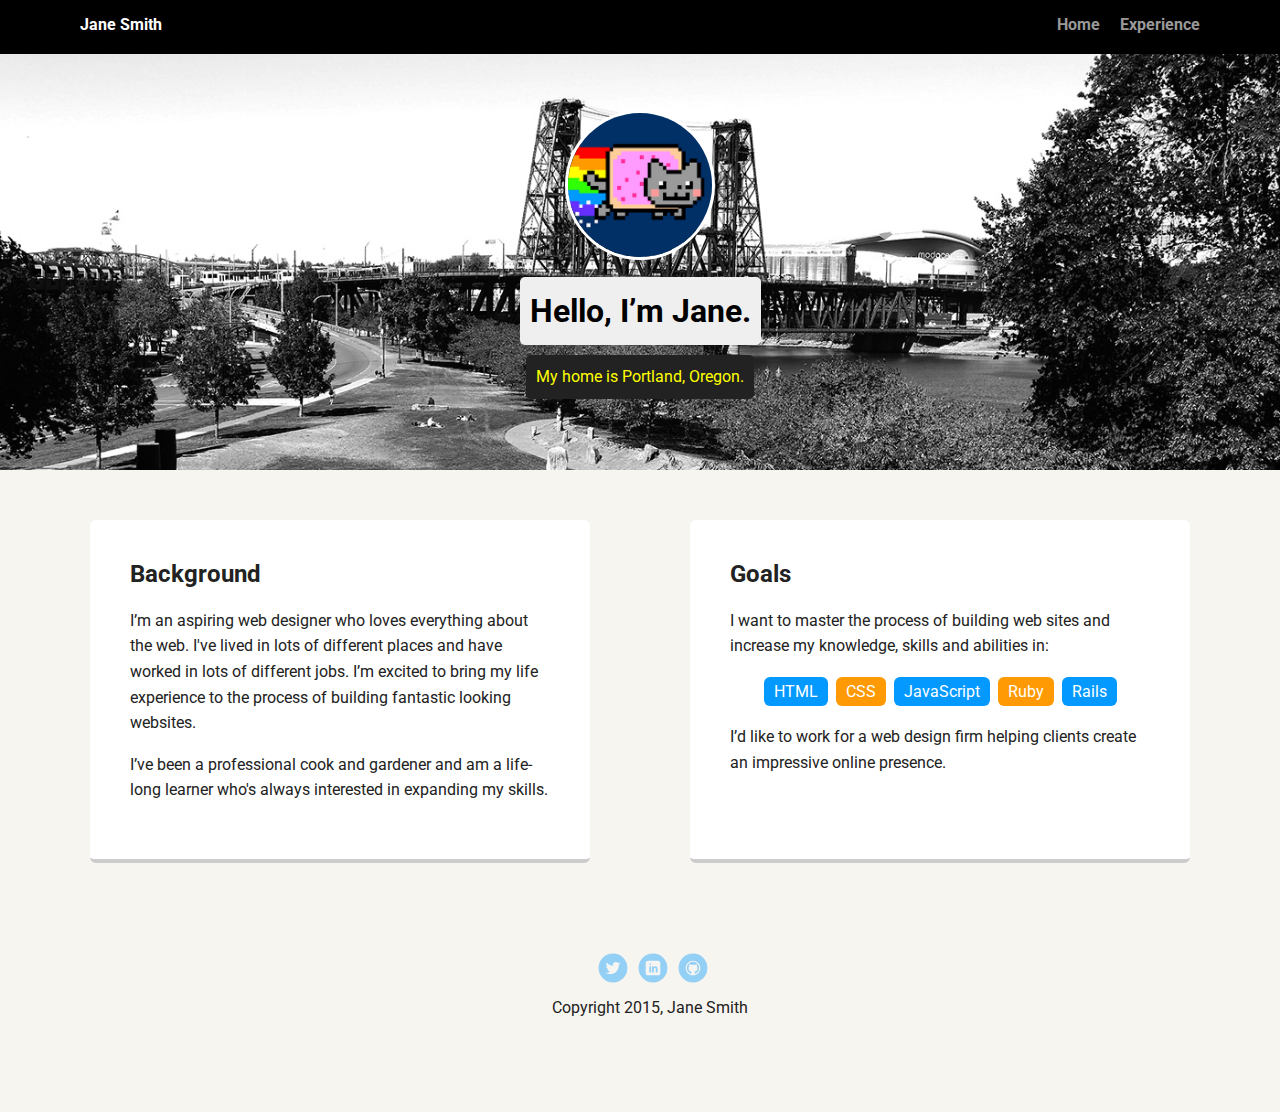
==== index.html @ 2f928d64 "Repository creation" ====
<!doctype html>
<html lang="en">
<head>
  <meta charset="utf-8">
  <title>Jane Smith's Profile</title>
  <meta name="viewport" content="width=device-width, initial-scale=1.0">
  <link rel="stylesheet" href="styles.css">
  <link href="https://fonts.googleapis.com/css?family=Muli%7CRoboto:400,300,500,700,900" rel="stylesheet"></head>
  <body>

    <div class="main-nav">
        <ul class="nav">
          <li class="name">Jane Smith</li>
          <li><a href="#">Home</a></li>
          <li><a href="#">Experience</a></li>
        </ul>
    </div>

    <header>
      <img src="images/me.png" alt="Drawing of Jane Smith" class="profile-image">
      <h1 class="tag name">Hello, I’m Jane.</h1>
      <p class="tag location">My home is Portland, Oregon.</p>
    </header>

    <main class="flex">
      <div class="card">
        <h2>Background</h2>
        <p>I’m an aspiring web designer who loves everything about the web. I've lived in lots of different places and have worked in lots of different jobs. I’m excited to bring my life experience to the process of building fantastic looking websites.</p>
        <p>I’ve been a professional cook and gardener and am a life-long learner who's always interested in expanding my skills.</p>
      </div> 

      <div class="card">
        <h2>Goals</h2>
        <p>I want to master the process of building web sites and increase my knowledge, skills and abilities in:</p>
        <ul class="skills">
          <li>HTML</li>
          <li>CSS</li>
          <li>JavaScript</li>
          <li>Ruby</li>
          <li>Rails</li>
        </ul>
        <p>I’d like to work for a web design firm helping clients create an impressive online presence.</p>
      </div> 

    </main>
    <footer>
      <ul>
        <li><a href="#" class="social twitter">Twitter</a></li>
        <li><a href="#" class="social linkedin">LinkedIn</a></li>
        <li><a href="#" class="social github">Github</a></li>
      </ul>
      <p class="copyright">Copyright 2015, Jane Smith</p>
    </footer>
  </body>
  </html>
---- styles.css ----
/* Global Layout Set-up */
* { 
  box-sizing: border-box;
}
  
body {
  margin: 0;
  padding: 0;
  text-align: center;
  font-family: 'Roboto', sans-serif;
  color: #222;
  background: #f7f5f0;
}
/* Link Styles */

a {
  text-decoration: none;
  color: #999;
}
a:hover {
  color: #6633ff;
}

/* Section Styles */

.main-nav {
  width: 100%;
  background: black;
  min-height: 30px;
  padding: 10px;
  position: fixed;
  text-align: center;
}
.nav {
  display: flex;
  justify-content: space-around;
  font-weight: 700;
  list-style-type: none;
  margin: 0 auto;
  padding: 0;
}

.nav .name {
    display: block;
    margin-right: auto;
    color: white;
}
.nav li {
  padding: 5px 10px 10px 10px;
}
.nav a {
  transition: all .5s;
}
.nav a:hover {
  color: white
}

header {
  text-align: center;
  background: url('images/portland.jpg') no-repeat top center ;
  background-size: cover;
  overflow: hidden;
  padding-top: 60px;
}
header {
  line-height: 1.5;
}
header .profile-image {
  margin-top: 50px;
  width: 150px;
  height: 150px;
  border-radius: 50%;
  border: 3px solid white;
  transition: all .5s;
}
header .profile-image:hover {
  transform: scale(1.2) rotate(5deg);
}
.tag {
  background-color: #efefef;
  color: black;
  padding: 10px;
  border-radius: 5px;
  display: table;
  margin: 10px auto;
} 
.location {
  background-color: #222;
  color: yellow;
}
.card {
  margin: 30px;
  padding: 20px 40px 40px;
  max-width: 500px;
  text-align: left;
  background: #fff;
  border-bottom: 4px solid #ccc;
  border-radius: 6px;
  transition: all .5s;
}
.card:hover {
  border-color: #ff99ff;
}

ul.skills {
  padding: 0;
  text-align: center;
}

.skills li {
  border-radius: 6px;
  display: inline-block;
  background: #ff9904;
  color: white;
  padding: 5px 10px;
  margin: 2px;
}

.skills li:nth-child(odd) {
  background: #0399ff;
}

footer {
  width: 100%;
  min-height: 30px;
  padding: 20px 0 40px 20px;
}

footer .copyright {
  top: -8px;
  font-size: .75em;
}

footer ul {
  list-style-type: none;
  margin: 0;
  padding: 0;
}

footer ul li {
  display: inline-block;
}

a.social {
  display: inline-block;
  text-indent: -9999px;
  margin-left: 5px;
  width: 30px;
  height: 30px;
  background-size: 30px 30px;
  opacity: .4;
  transition: all .5s;
}
a.twitter {
  background-image: url(images/twitter.svg);
}
a.linkedin {
  background-image: url(images/linkedin.svg);
}
a.github {
  background-image: url(images/github.svg);
}
a.social:hover {
  opacity: 1;
}
.clearfix {
  clear: both;
}

/* Styles for larger screens */
@media screen and (min-width: 720px) {
  
  .flex {
      display: -ms-flexbox;      /* TWEENER - IE 10 */
      display: flex; 
      max-width: 1200px;
      -ms-flex-pack: distribute;
      justify-content: space-around;
      margin: 0 auto;
  }

  header {
    min-height: 470px;
  }

  .nav {
    max-width: 1200px;
    padding: 0 30px;
  }


  main {
    padding-top: 20px;
  }

  main p {
    line-height: 1.6em;
  }

  footer {
    font-size: 1.3em;
    max-width: 1200px;
    margin: 40px auto;
  }

}
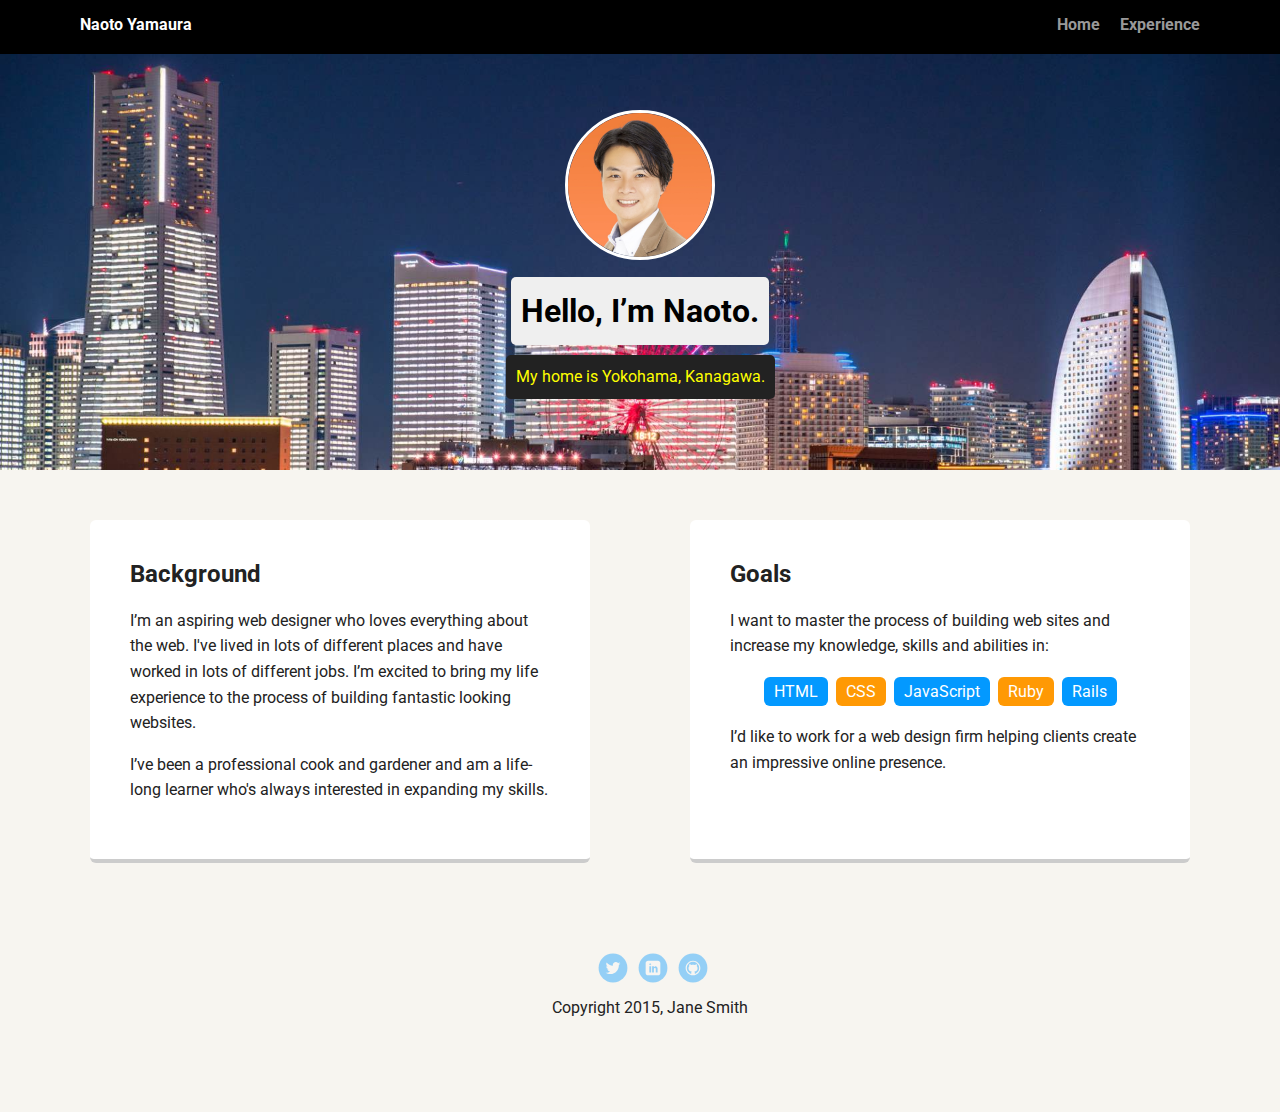
==== commit 43456e2c: "1st step" ====
--- a/index.html
+++ b/index.html
@@ -10,16 +10,16 @@
 
     <div class="main-nav">
         <ul class="nav">
-          <li class="name">Jane Smith</li>
+          <li class="name">Naoto Yamaura</li>
           <li><a href="#">Home</a></li>
           <li><a href="#">Experience</a></li>
         </ul>
     </div>
 
     <header>
-      <img src="images/me.png" alt="Drawing of Jane Smith" class="profile-image">
-      <h1 class="tag name">Hello, I’m Jane.</h1>
-      <p class="tag location">My home is Portland, Oregon.</p>
+      <img src="images/me.jpg" alt="Drawing of Jane Smith" class="profile-image">
+      <h1 class="tag name">Hello, I’m Naoto.</h1>
+      <p class="tag location">My home is Yokohama, Kanagawa.</p>
     </header>
 
     <main class="flex">
--- a/styles.css
+++ b/styles.css
@@ -57,7 +57,7 @@
 
 header {
   text-align: center;
-  background: url('images/portland.jpg') no-repeat top center ;
+  background: url('images/yokohama.jpg') no-repeat top center ;
   background-size: cover;
   overflow: hidden;
   padding-top: 60px;
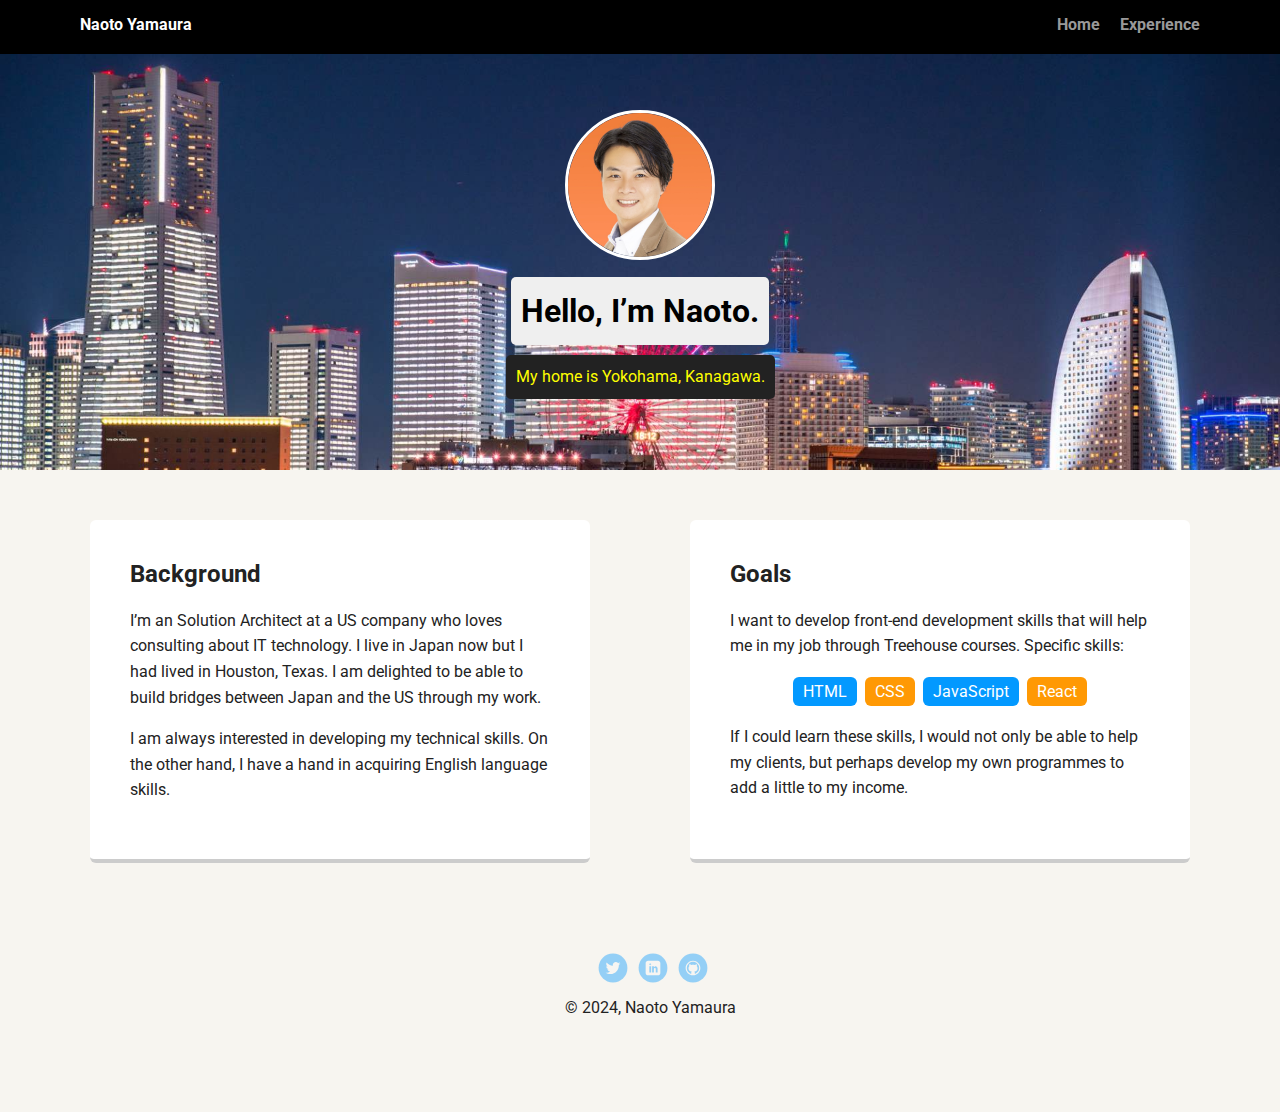
==== commit 53ab6788: "Step6" ====
--- a/index.html
+++ b/index.html
@@ -2,7 +2,7 @@
 <html lang="en">
 <head>
   <meta charset="utf-8">
-  <title>Jane Smith's Profile</title>
+  <title>Naoto Yamaura's Profile</title>
   <meta name="viewport" content="width=device-width, initial-scale=1.0">
   <link rel="stylesheet" href="styles.css">
   <link href="https://fonts.googleapis.com/css?family=Muli%7CRoboto:400,300,500,700,900" rel="stylesheet"></head>
@@ -11,13 +11,13 @@
     <div class="main-nav">
         <ul class="nav">
           <li class="name">Naoto Yamaura</li>
-          <li><a href="#">Home</a></li>
-          <li><a href="#">Experience</a></li>
+          <li><a href="index.html">Home</a></li>
+          <li><a href="experience.html">Experience</a></li>
         </ul>
     </div>
 
     <header>
-      <img src="images/me.jpg" alt="Drawing of Jane Smith" class="profile-image">
+      <img src="images/me.jpg" alt="Portrate of Naoto Yamaura" class="profile-image">
       <h1 class="tag name">Hello, I’m Naoto.</h1>
       <p class="tag location">My home is Yokohama, Kanagawa.</p>
     </header>
@@ -25,31 +25,30 @@
     <main class="flex">
       <div class="card">
         <h2>Background</h2>
-        <p>I’m an aspiring web designer who loves everything about the web. I've lived in lots of different places and have worked in lots of different jobs. I’m excited to bring my life experience to the process of building fantastic looking websites.</p>
-        <p>I’ve been a professional cook and gardener and am a life-long learner who's always interested in expanding my skills.</p>
+        <p>I’m an Solution Architect at a US company who loves consulting about IT technology. I live in Japan now but I had lived in Houston, Texas. I am delighted to be able to build bridges between Japan and the US through my work.</p>
+        <p>I am always interested in developing my technical skills. On the other hand, I have a hand in acquiring English language skills.</p>
       </div> 
 
       <div class="card">
         <h2>Goals</h2>
-        <p>I want to master the process of building web sites and increase my knowledge, skills and abilities in:</p>
+        <p>I want to develop front-end development skills that will help me in my job through Treehouse courses. Specific skills:</p>
         <ul class="skills">
           <li>HTML</li>
           <li>CSS</li>
           <li>JavaScript</li>
-          <li>Ruby</li>
-          <li>Rails</li>
+          <li>React</li>
         </ul>
-        <p>I’d like to work for a web design firm helping clients create an impressive online presence.</p>
+        <p>If I could learn these skills, I would not only be able to help my clients, but perhaps develop my own programmes to add a little to my income.</p>
       </div> 
 
     </main>
     <footer>
       <ul>
-        <li><a href="#" class="social twitter">Twitter</a></li>
-        <li><a href="#" class="social linkedin">LinkedIn</a></li>
-        <li><a href="#" class="social github">Github</a></li>
+        <li><a href="https://twitter.com/naoto612" target="_blank" class="social twitter">Twitter</a></li>
+        <li><a href="https://www.linkedin.com/in/naoto-yamaura-27519553/" target="_blank" class="social linkedin">LinkedIn</a></li>
+        <li><a href="https://github.com/naoto612-2" target="_blank" class="social github">Github</a></li>
       </ul>
-      <p class="copyright">Copyright 2015, Jane Smith</p>
+      <p class="copyright">&copy; 2024, Naoto Yamaura</p>
     </footer>
   </body>
   </html>
